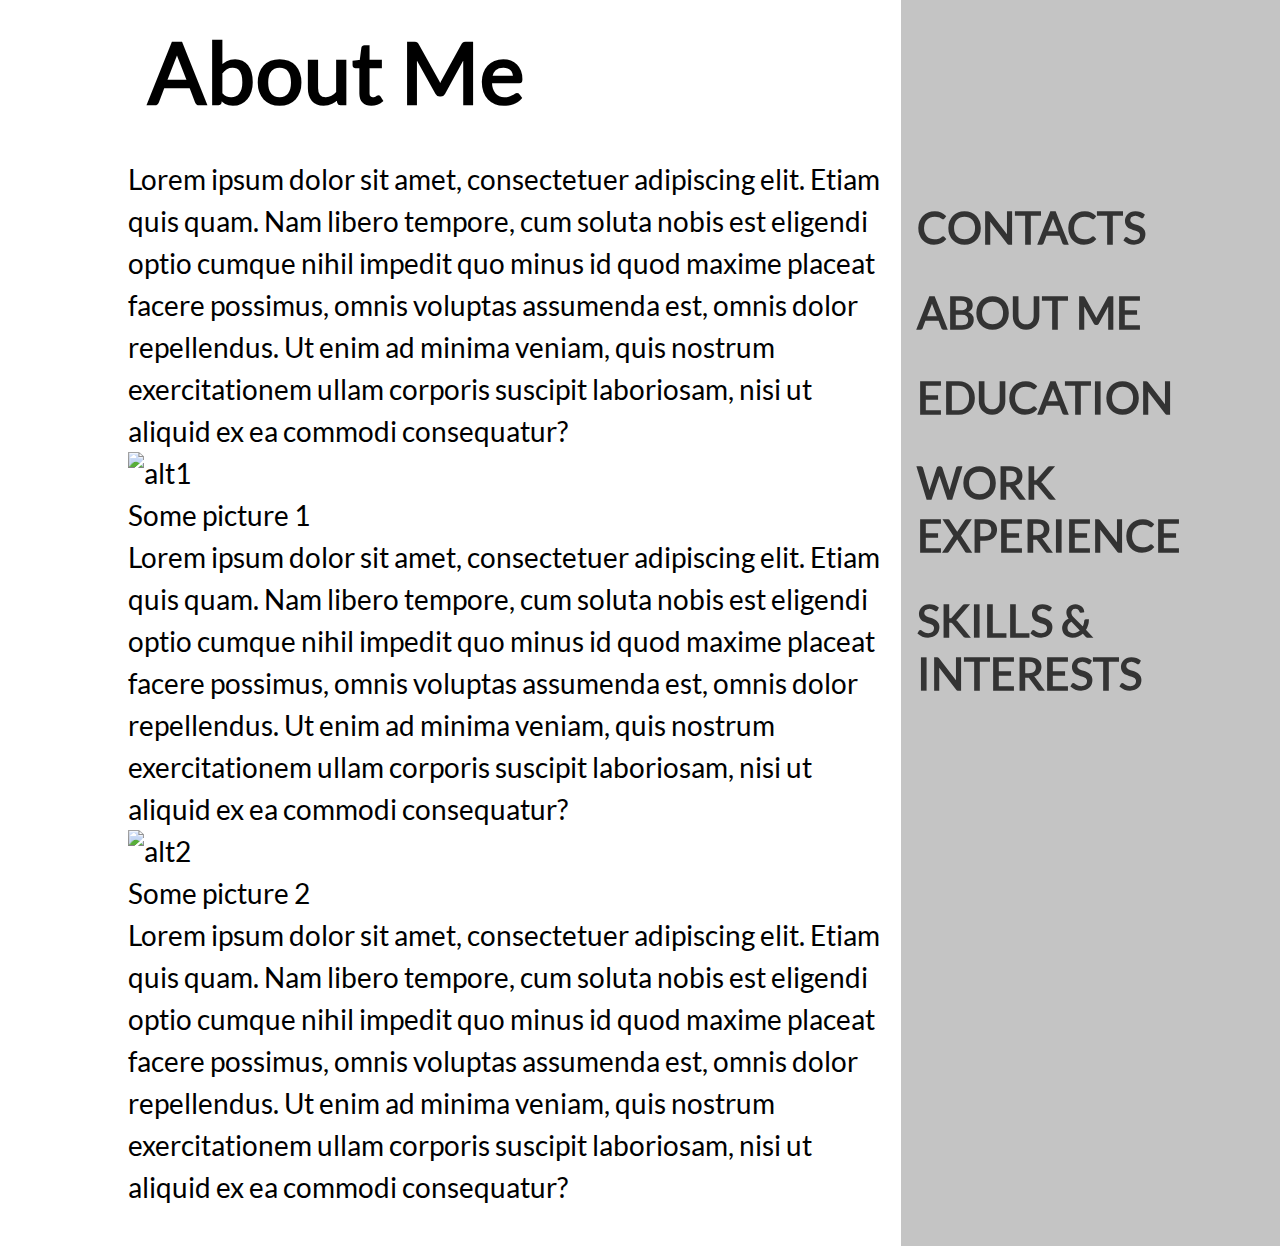
==== about.html @ 50f0f283 "Script type deletion" ====
<!DOCTYPE html>
<html lang="en">
<head>
    <meta charset="UTF-8">
    <meta name="viewport" content="width=device-width, initial-scale=1.0">
    <link href="css/style.css" rel="stylesheet">
    <link href="css/aboutme.css" rel="stylesheet">
    <link href="css/typography.css" rel="stylesheet">

    <script src="js/style.js"></script>
    <title>ZarinRaim: About</title>
</head>

<body class="container">
<header id="header">
    <div id="title">
        <h1>About Me</h1>
    </div>
    <span></span>
    <div class="mobile-btn" style=""
         onclick="openNav()">&#9776;
    </div>
</header>

<nav id="navbar">
    <div class="side">
        <ul class="links">
            <li><a href="index.html">Contacts</a></li>
            <li><a href="about.html">About Me</a></li>
            <li><a href="education.html">Education</a></li>
            <li><a href="work-experience.html">Work Experience</a></li>
            <li><a href="skills.html">Skills & Interests</a></li>
            <!--            <li><a href="#">Projects</a></li>-->
        </ul>
    </div>
</nav>

<div id="mobile-links" class="sidenav">
    <a style="cursor:pointer;" class="closebtn" onclick="closeNav()">&times;</a>
    <ul class="links">
        <li><a href="index.html">Contacts</a></li>
        <li><a href="about.html">About Me</a></li>
        <li><a href="education.html">Education</a></li>
        <li><a href="work-experience.html">Work Experience</a></li>
        <li><a href="skills.html">Skills & Interests</a></li>
        <!--        <li><a href="#">Projects</a></li>-->
    </ul>
</div>

<main id="content">
    <section>
        <section class="flex-item item-1">
            Lorem ipsum dolor sit amet, consectetuer adipiscing elit. Etiam quis quam. Nam libero tempore, cum soluta
            nobis
            est eligendi optio cumque nihil impedit quo minus id quod maxime placeat facere possimus, omnis voluptas
            assumenda est, omnis dolor repellendus. Ut enim ad minima veniam, quis nostrum exercitationem ullam corporis
            suscipit laboriosam, nisi ut aliquid ex ea commodi consequatur?
        </section>
        <figure>
            <img src="#" alt="alt1">
            <figcaption>Some picture 1</figcaption>
        </figure>
    </section>
    <section>
        <section>
            <p>
            Lorem ipsum dolor sit amet, consectetuer adipiscing elit. Etiam quis quam. Nam libero tempore, cum soluta
            nobis
            est eligendi optio cumque nihil impedit quo minus id quod maxime placeat facere possimus, omnis voluptas
            assumenda est, omnis dolor repellendus. Ut enim ad minima veniam, quis nostrum exercitationem ullam corporis
            suscipit laboriosam, nisi ut aliquid ex ea commodi consequatur?</p>
        </section>
    </section>
    <section>
        <figure>
            <img src="#" alt="alt2">
            <figcaption>Some picture 2</figcaption>
        </figure>
        <section>
            Lorem ipsum dolor sit amet, consectetuer adipiscing elit. Etiam quis quam. Nam libero tempore, cum soluta
            nobis
            est eligendi optio cumque nihil impedit quo minus id quod maxime placeat facere possimus, omnis voluptas
            assumenda est, omnis dolor repellendus. Ut enim ad minima veniam, quis nostrum exercitationem ullam corporis
            suscipit laboriosam, nisi ut aliquid ex ea commodi consequatur?
        </section>
    </section>
</main>
</body>
</html>
---- css/style.css ----
* {
    margin: 0;
    padding: 0;
    box-sizing: border-box;
}

html {
    font-family: Lato, sans-serif;
}

body {
    padding-left: 10%;
}

.container {
    display: grid;
    grid-template-rows: auto 1fr;
    grid-template-columns: 1fr;
    grid-template-areas: "page-name"
                         "main-content";
    height: 100vh;
    gap: 16px;
}

#content {
    padding-bottom: 5%;
}

@media (max-width: 767px) {
    #content {
        padding-right: 5%;
    }
}

/* =======================
********* Header ********
========================*/
#header {
    grid-area: page-name;

    display: flex;
    flex-direction: row;
    align-items: center;

    padding: 20px;
}

#title {
    justify-self: start;
    font-weight: 800;
    letter-spacing: 0.055em;
    flex-grow: 2;
}

#title h1 {
    display: block;
}

/* =======================
******* Navigation ******
========================*/

#navbar {
    display: none;
    background-color: #C4C4C4;
}

.side {
    position: fixed;
    z-index: 1;
    overflow-x: hidden;

    top: 50%;
    transform: translateY(-50%);
}

.links {
    height: 100%;
    list-style-type: none;
}

.links li {
    padding: 16px;
}

.links li > a {
    text-decoration: none;
    color: #333;
    text-transform: uppercase;
    font-weight: bold;
}

.links a:hover {
    color: #0474bc;
}

/* =======================
******* Mobile Menu ******
========================*/
.mobile-btn {
    justify-self: end;
    cursor: pointer;
    font-weight: bold;
    font-size: 35px;
}

.sidenav {
    height: 100vh;
    width: 0;
    position: fixed;
    z-index: 1;
    top: 0;
    right: 0;
    background-color: #C4C4C4;
    overflow-x: hidden;
    transition: 0.5s;
    padding-top: 60px;
}

.sidenav .closebtn {
    cursor: pointer;

    position: absolute;
    top: 25px;
    right: 25px;
    font-size: 36px;
    margin-left: 50px;
}

/* Mobile to Tablet/Desktop */
@media (min-width: 768px) {
    .container {
        display: grid;
        grid-template-columns: 2fr 1fr;
        grid-template-rows: auto 1fr;
        grid-template-areas: "page-name    navbar"
                             "main-content navbar";
    }

    #navbar {
        grid-area: navbar;
        display: initial;
    }

    .mobile-btn {
        display: none;
    }
}
---- css/aboutme.css ----
/* =======================
******* Content ******
========================*/

#content {
    display: flex;
    flex-direction: column;
    flex-wrap: wrap;
}

#content > section {
    display: flex;
    flex-direction: row;
    flex-wrap: wrap;
}
---- css/typography.css ----
@font-face {
    font-family: 'Lato';
    src: url("../res/fonts/Lato-Regular.ttf")
}

/* =======================
******* Typography ******
========================*/
h1 {
    font-size: 49px;
    line-height: 59px;
}

h2 {
    font-size: 39px;
    line-height: 47px;
}

h3 {
    font-size: 31px;
    line-height: 37px;
}

h4, .links li > a  {
    font-size: 25px;
    line-height: 30px;
}

h5 {
    font-size: 20px;
    line-height: 24px;
}

p, a, li, section {
    font-size: 16px;
    line-height: 24px;
}

.label {
    font-size: 12px;
    line-height: 14px;
}

@media (min-width: 768px) {
    h1 {
        font-size: 61px;
        line-height: 73px;
    }

    h2 {
        font-size: 49px;
        line-height: 59px;
    }

    h3 {
        font-size: 39px;
        line-height: 47px;
    }

    h4, .links li > a  {
        font-size: 31px;
        line-height: 37px;
    }

    h5 {
        font-size: 25px;
        line-height: 30px;
    }

    p, a, li, section {
        font-size: 20px;
        line-height: 30px;
    }

    .label {
        font-size: 16px;
        line-height: 19px;
    }
}

@media (min-width: 1024px) {
    h1 {
        font-size: 85px;
        line-height: 102px;
    }

    h2 {
        font-size: 68px;
        line-height: 82px;
    }

    h3 {
        font-size: 55px;
        line-height: 66px;
    }

    h4, .links li > a {
        font-size: 44px;
        line-height: 53px;
    }

    h5 {
        font-size: 35px;
        line-height: 42px;
    }

    p, a, li, section {
        font-size: 28px;
        line-height: 42px;
    }

    .label {
        font-size: 22px;
        line-height: 26px;
    }
}
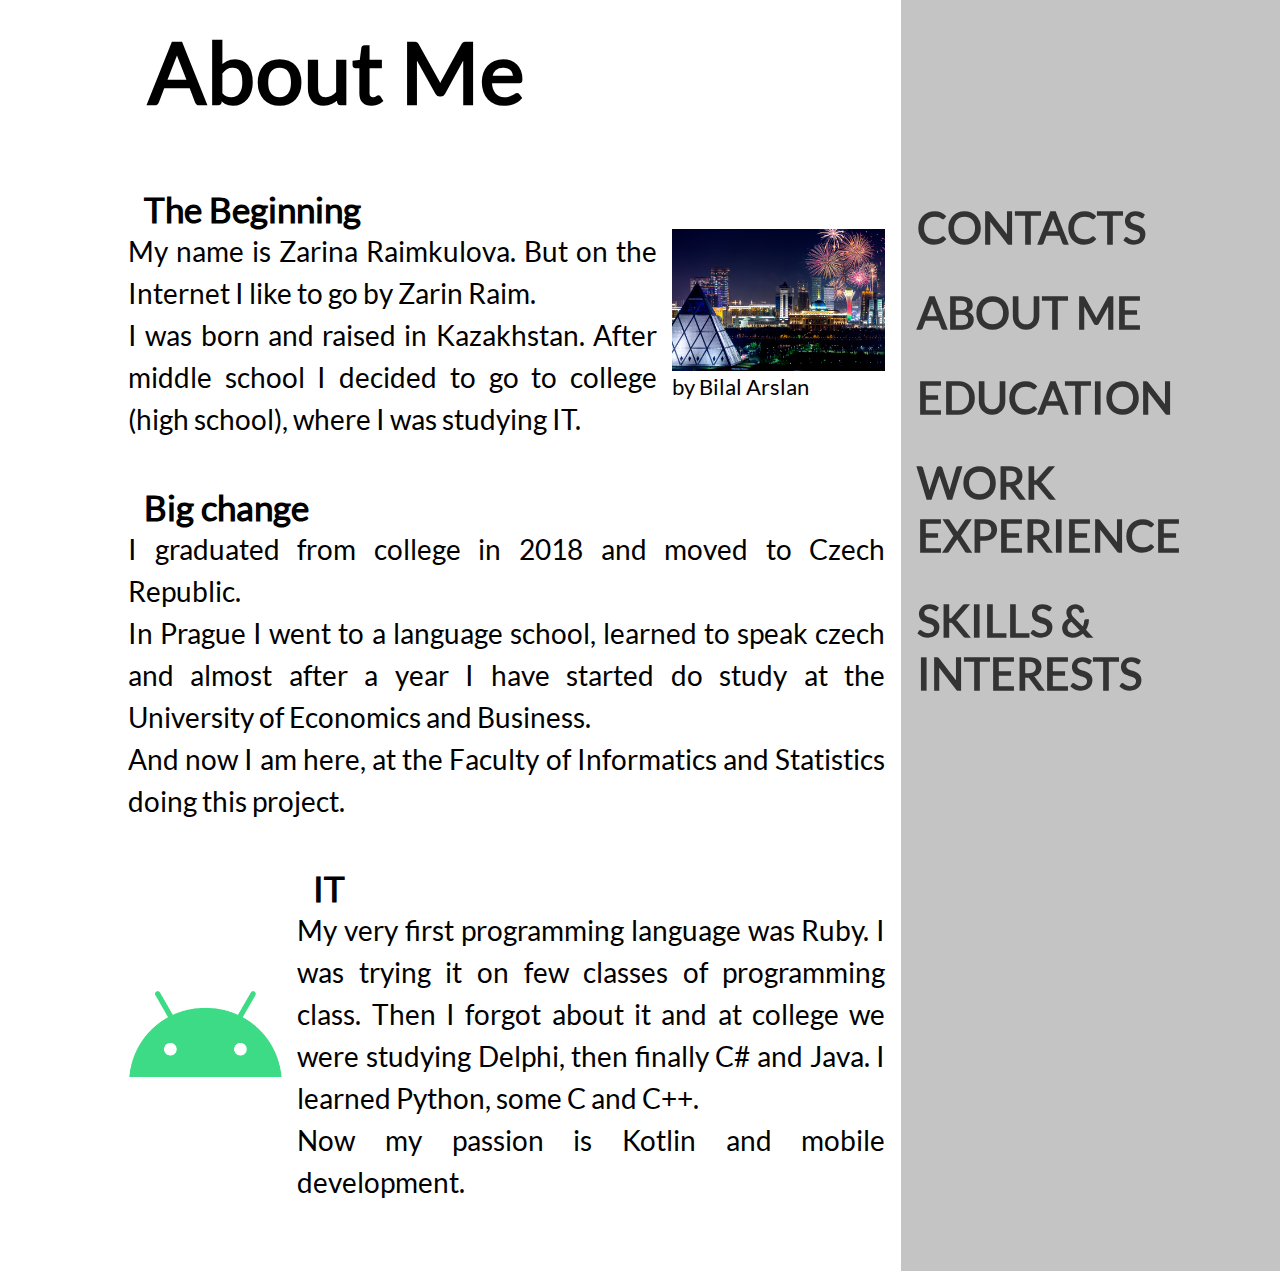
==== commit ac9457e1: "About me page done ish" ====
--- a/about.html
+++ b/about.html
@@ -2,10 +2,14 @@
 <html lang="en">
 <head>
     <meta charset="UTF-8">
+    <meta name="description" content="Zarin Raim's about page">
+    <meta name="keywords" content="portfolio, resume">
+    <meta name="author" content="Zarina Raimkulova">
     <meta name="viewport" content="width=device-width, initial-scale=1.0">
     <link href="css/style.css" rel="stylesheet">
     <link href="css/aboutme.css" rel="stylesheet">
     <link href="css/typography.css" rel="stylesheet">
+    <link rel="icon" type="image/x-icon" href="res/img/favicon.ico">
 
     <script src="js/style.js"></script>
     <title>ZarinRaim: About</title>
@@ -48,40 +52,35 @@
 </div>
 
 <main id="content">
-    <section>
-        <section class="flex-item item-1">
-            Lorem ipsum dolor sit amet, consectetuer adipiscing elit. Etiam quis quam. Nam libero tempore, cum soluta
-            nobis
-            est eligendi optio cumque nihil impedit quo minus id quod maxime placeat facere possimus, omnis voluptas
-            assumenda est, omnis dolor repellendus. Ut enim ad minima veniam, quis nostrum exercitationem ullam corporis
-            suscipit laboriosam, nisi ut aliquid ex ea commodi consequatur?
+    <section class="with-image">
+        <section>
+            <h5>The Beginning</h5>
+            <p>My name is Zarina Raimkulova. But on the Internet I like to go by Zarin Raim.</p>
+            <p>I was born and raised in Kazakhstan. After middle school I decided to go to college (high school), where
+                I was studying IT.</p>
         </section>
-        <figure>
-            <img src="#" alt="alt1">
-            <figcaption>Some picture 1</figcaption>
+        <figure class="photo-astana">
+            <img src="/res/img/astana.jfif" alt="Woman goes under an umbrella in snowy winter">
+            <figcaption class="label">by Bilal Arslan</figcaption>
         </figure>
     </section>
     <section>
-        <section>
-            <p>
-            Lorem ipsum dolor sit amet, consectetuer adipiscing elit. Etiam quis quam. Nam libero tempore, cum soluta
-            nobis
-            est eligendi optio cumque nihil impedit quo minus id quod maxime placeat facere possimus, omnis voluptas
-            assumenda est, omnis dolor repellendus. Ut enim ad minima veniam, quis nostrum exercitationem ullam corporis
-            suscipit laboriosam, nisi ut aliquid ex ea commodi consequatur?</p>
-        </section>
+        <h5>Big change</h5>
+        <p>I graduated from college in 2018 and moved to Czech Republic.</p>
+        <p>In Prague I went to a language school, learned to speak czech and almost after a year I have started do
+            study at the University of Economics and Business.</p>
+        <p>And now I am here, at the Faculty of Informatics and Statistics doing this project.</p>
     </section>
-    <section>
-        <figure>
-            <img src="#" alt="alt2">
-            <figcaption>Some picture 2</figcaption>
+    <section class="with-image">
+        <figure class="android">
+            <img src="/res/img/Android_symbol_green_RGB_croped.png" alt="Android robot">
         </figure>
         <section>
-            Lorem ipsum dolor sit amet, consectetuer adipiscing elit. Etiam quis quam. Nam libero tempore, cum soluta
-            nobis
-            est eligendi optio cumque nihil impedit quo minus id quod maxime placeat facere possimus, omnis voluptas
-            assumenda est, omnis dolor repellendus. Ut enim ad minima veniam, quis nostrum exercitationem ullam corporis
-            suscipit laboriosam, nisi ut aliquid ex ea commodi consequatur?
+            <h5>IT</h5>
+            <p>My very first programming language was Ruby. I was trying it on few classes of programming
+                class. Then I forgot about it and at college we were studying Delphi, then finally C# and Java. I
+                learned Python, some C and C++.</p>
+            <p>Now my passion is Kotlin and mobile development.</p>
         </section>
     </section>
 </main>
--- a/css/aboutme.css
+++ b/css/aboutme.css
@@ -6,10 +6,48 @@
     display: flex;
     flex-direction: column;
     flex-wrap: wrap;
+
+    text-align: justify;
 }
 
-#content > section {
+#content section {
+    margin-top: 2%;
+    margin-bottom: 2%;
+}
+
+section h5 {
+    padding-left: 16px;
+}
+.with-image {
     display: flex;
     flex-direction: row;
     flex-wrap: wrap;
-}+}
+
+.with-image figure {
+    align-self: center;
+}
+
+@media (min-width: 768px) {
+    .with-image {
+        flex-wrap: nowrap;
+    }
+}
+
+figure img {
+    max-width: 690px;
+    max-height: 388px;
+    width: 100%;
+    height: auto;
+}
+
+.photo-astana {
+    margin-left: 2%;
+}
+
+.android {
+    margin-right: 2%;
+}
+
+
+
--- a/css/typography.css
+++ b/css/typography.css
@@ -31,7 +31,7 @@
     line-height: 24px;
 }
 
-p, a, li, section {
+p, a, li {
     font-size: 16px;
     line-height: 24px;
 }
@@ -67,7 +67,7 @@
         line-height: 30px;
     }
 
-    p, a, li, section {
+    p, a, li {
         font-size: 20px;
         line-height: 30px;
     }
@@ -104,7 +104,7 @@
         line-height: 42px;
     }
 
-    p, a, li, section {
+    p, a, li {
         font-size: 28px;
         line-height: 42px;
     }
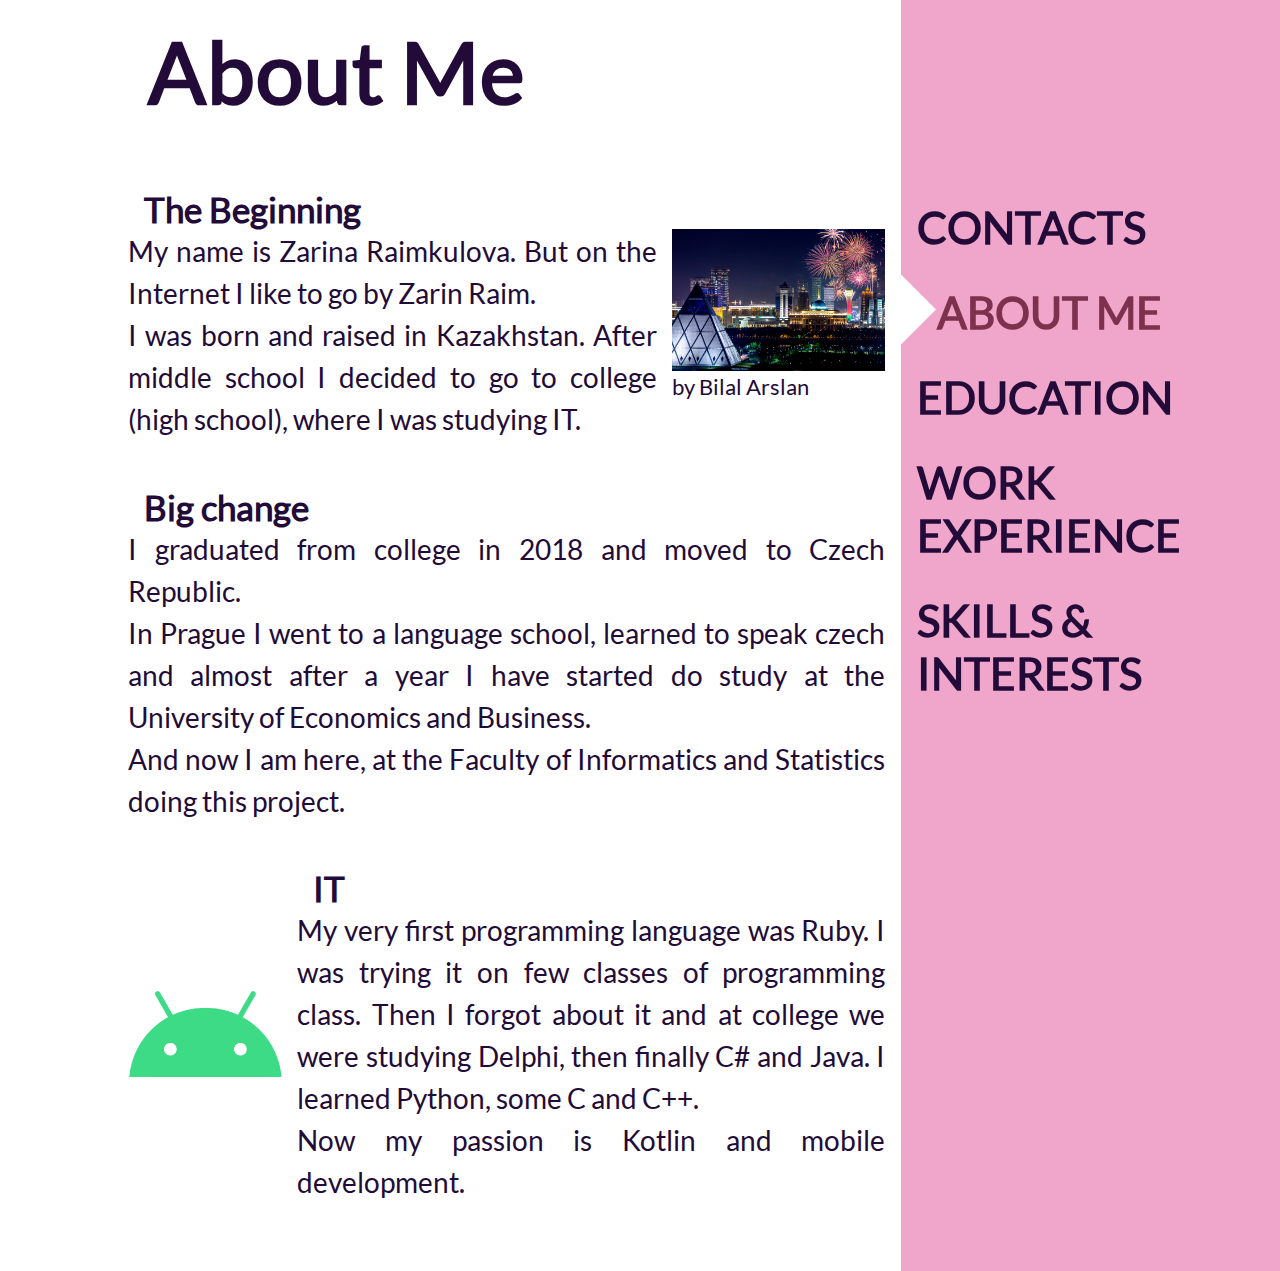
==== commit efc85345: "Colors" ====
--- a/about.html
+++ b/about.html
@@ -30,7 +30,7 @@
     <div class="side">
         <ul class="links">
             <li><a href="index.html">Contacts</a></li>
-            <li><a href="about.html">About Me</a></li>
+            <li class="active-page"><a href="about.html">About Me</a></li>
             <li><a href="education.html">Education</a></li>
             <li><a href="work-experience.html">Work Experience</a></li>
             <li><a href="skills.html">Skills & Interests</a></li>
--- a/css/style.css
+++ b/css/style.css
@@ -1,7 +1,15 @@
+:root {
+    --primary-color: #f0a6ca;
+    --accent-color-light: #7d314c;
+    --text-color: #220b38;
+}
+
+
 * {
     margin: 0;
     padding: 0;
     box-sizing: border-box;
+    color: var(--text-color, #23022e);
 }
 
 html {
@@ -62,7 +70,7 @@
 
 #navbar {
     display: none;
-    background-color: #C4C4C4;
+    background-color: var(--primary-color, #cecfc7);
 }
 
 .side {
@@ -85,13 +93,31 @@
 
 .links li > a {
     text-decoration: none;
-    color: #333;
     text-transform: uppercase;
     font-weight: bold;
 }
 
 .links a:hover {
-    color: #0474bc;
+    color: var(--accent-color-light, #b865e2);
+}
+
+.active-page{
+    position: relative;
+    margin-left: 20px;
+}
+.active-page a {
+    color: var(--accent-color-light, #b865e2);
+}
+
+.active-page:before {
+    content:'';
+    position: absolute;
+    top: 0;
+    left: -25px;
+    border-top: 40px solid transparent;
+    border-bottom: 40px solid transparent;
+
+    border-left: 40px solid white;
 }
 
 /* =======================
--- a/css/typography.css
+++ b/css/typography.css
@@ -1,6 +1,6 @@
 @font-face {
     font-family: 'Lato';
-    src: url("../res/fonts/Lato-Regular.ttf")
+    src: url("../res/fonts/Lato-Regular.ttf");
 }
 
 /* =======================
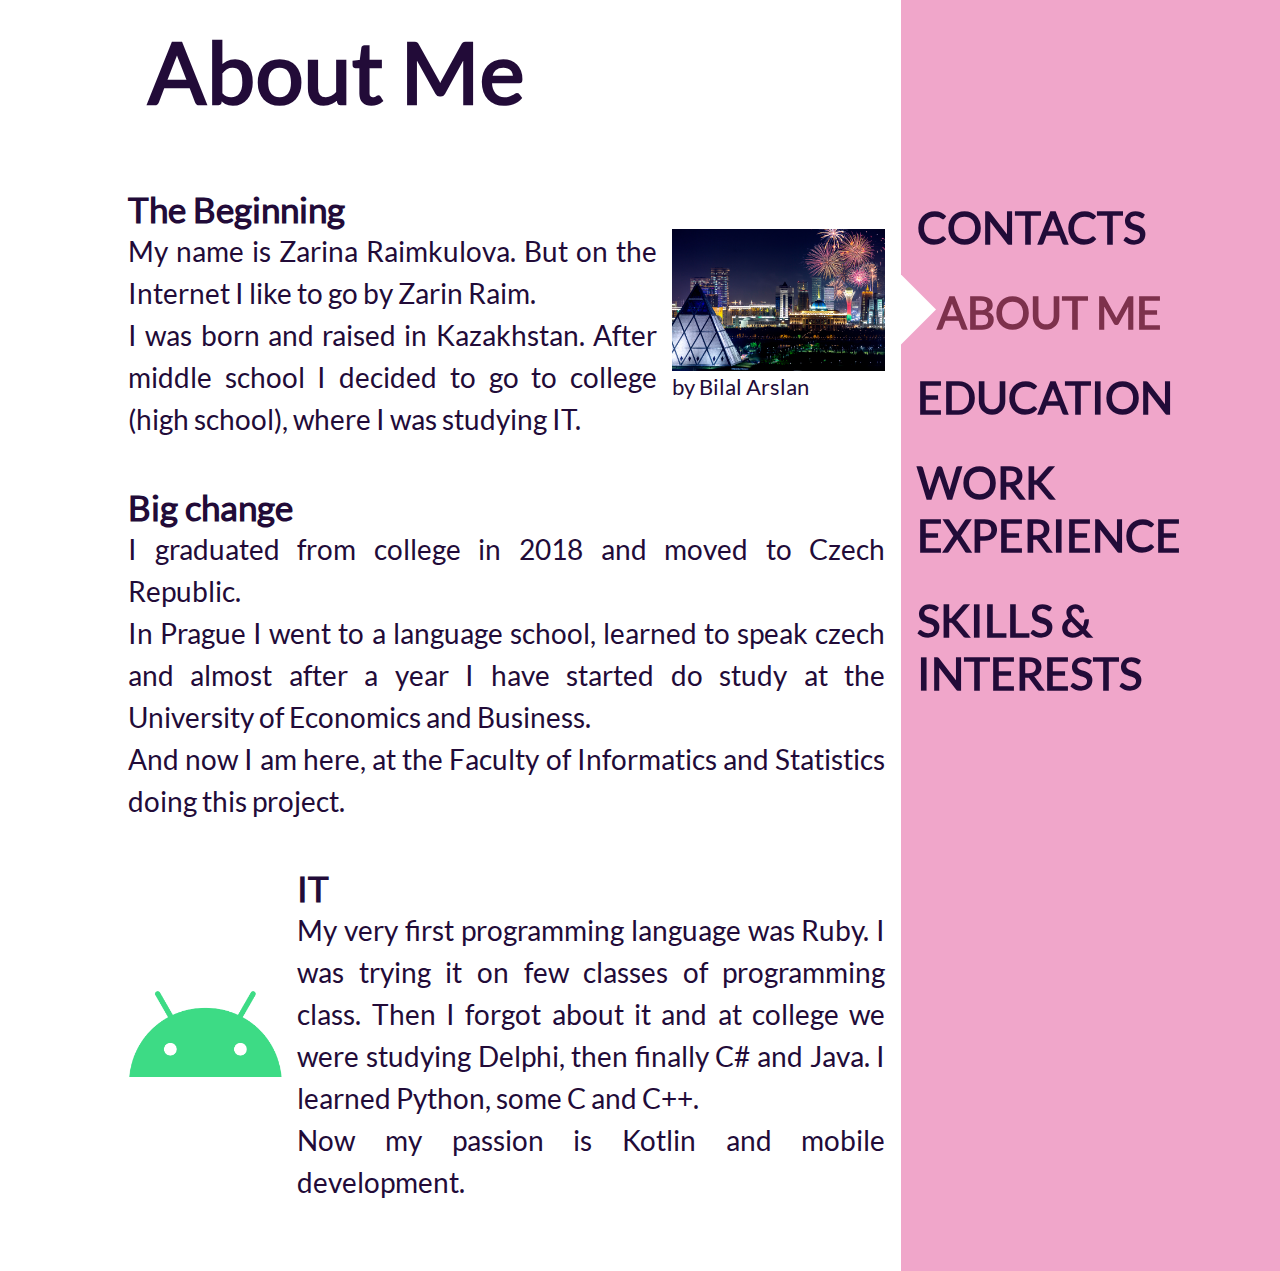
==== commit 717ff897: "Semantics" ====
--- a/about.html
+++ b/about.html
@@ -54,7 +54,7 @@
 <main id="content">
     <section class="with-image">
         <section>
-            <h5>The Beginning</h5>
+            <h2>The Beginning</h2>
             <p>My name is Zarina Raimkulova. But on the Internet I like to go by Zarin Raim.</p>
             <p>I was born and raised in Kazakhstan. After middle school I decided to go to college (high school), where
                 I was studying IT.</p>
@@ -65,7 +65,7 @@
         </figure>
     </section>
     <section>
-        <h5>Big change</h5>
+        <h2>Big change</h2>
         <p>I graduated from college in 2018 and moved to Czech Republic.</p>
         <p>In Prague I went to a language school, learned to speak czech and almost after a year I have started do
             study at the University of Economics and Business.</p>
@@ -76,7 +76,7 @@
             <img src="/res/img/Android_symbol_green_RGB_croped.png" alt="Android robot">
         </figure>
         <section>
-            <h5>IT</h5>
+            <h2>IT</h2>
             <p>My very first programming language was Ruby. I was trying it on few classes of programming
                 class. Then I forgot about it and at college we were studying Delphi, then finally C# and Java. I
                 learned Python, some C and C++.</p>
--- a/css/typography.css
+++ b/css/typography.css
@@ -12,23 +12,13 @@
 }
 
 h2 {
-    font-size: 39px;
-    line-height: 47px;
+    font-size: 20px;
+    line-height: 24px;
 }
 
-h3 {
-    font-size: 31px;
-    line-height: 37px;
-}
-
-h4, .links li > a  {
+.links li > a  {
     font-size: 25px;
     line-height: 30px;
-}
-
-h5 {
-    font-size: 20px;
-    line-height: 24px;
 }
 
 p, a, li {
@@ -48,23 +38,13 @@
     }
 
     h2 {
-        font-size: 49px;
-        line-height: 59px;
+        font-size: 25px;
+        line-height: 30px;
     }
 
-    h3 {
-        font-size: 39px;
-        line-height: 47px;
-    }
-
-    h4, .links li > a  {
+    .links li > a  {
         font-size: 31px;
         line-height: 37px;
-    }
-
-    h5 {
-        font-size: 25px;
-        line-height: 30px;
     }
 
     p, a, li {
@@ -85,23 +65,13 @@
     }
 
     h2 {
-        font-size: 68px;
-        line-height: 82px;
+        font-size: 35px;
+        line-height: 42px;
     }
 
-    h3 {
-        font-size: 55px;
-        line-height: 66px;
-    }
-
-    h4, .links li > a {
+    .links li > a {
         font-size: 44px;
         line-height: 53px;
-    }
-
-    h5 {
-        font-size: 35px;
-        line-height: 42px;
     }
 
     p, a, li {
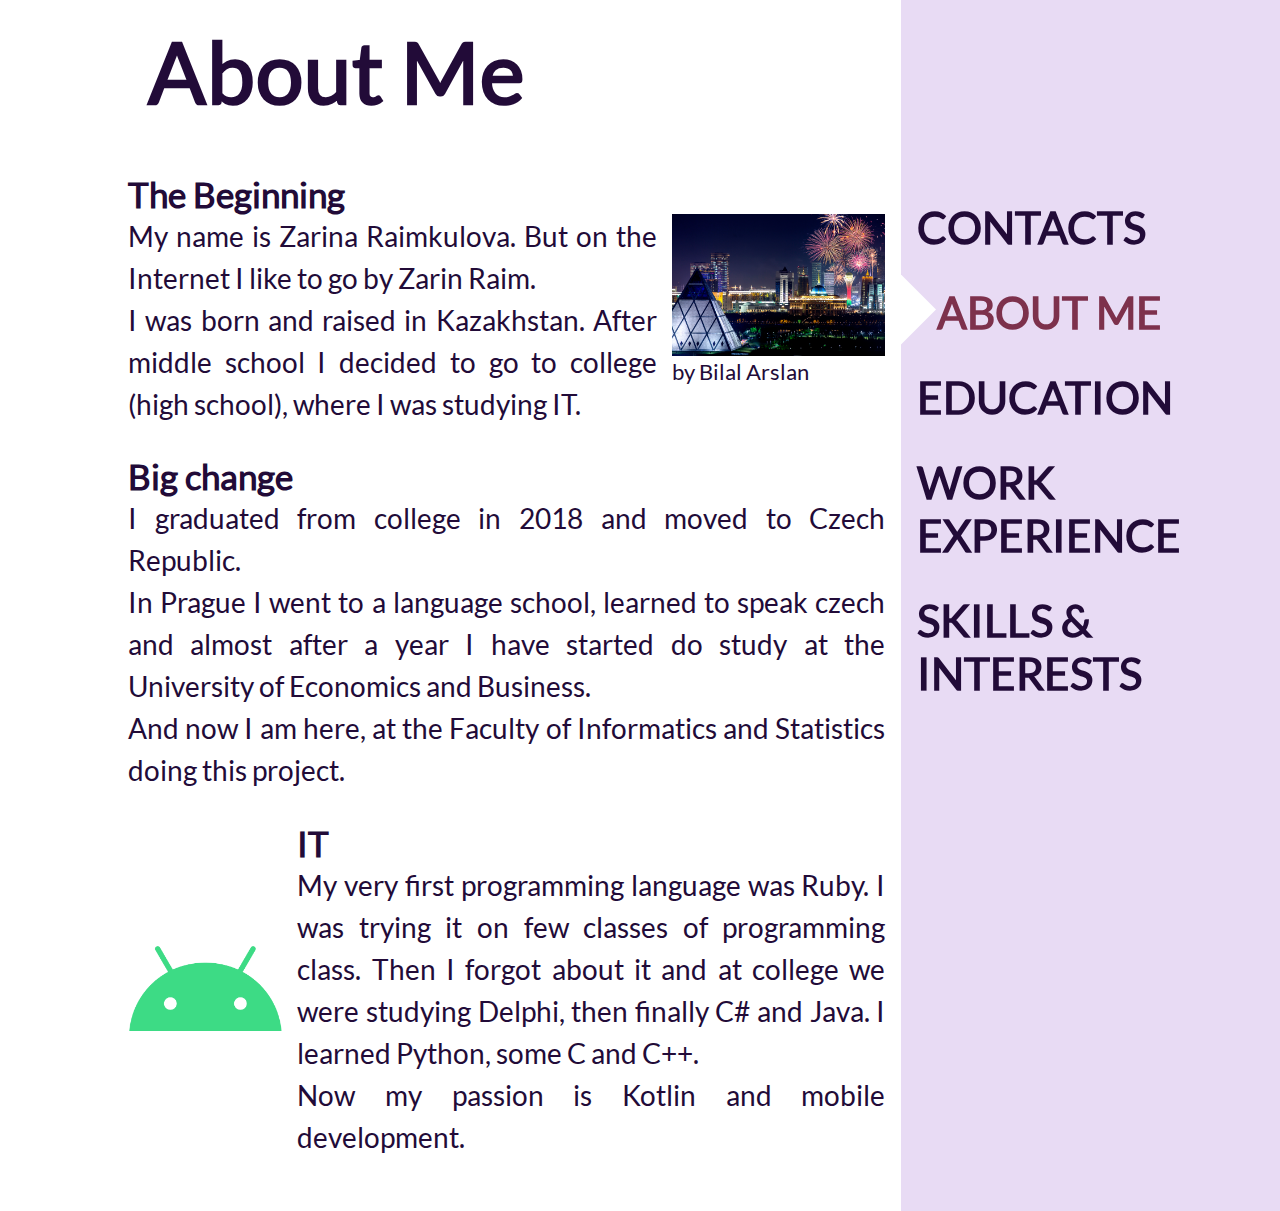
==== commit a5db7a20: "Print version" ====
--- a/about.html
+++ b/about.html
@@ -9,6 +9,7 @@
     <link href="css/style.css" rel="stylesheet">
     <link href="css/aboutme.css" rel="stylesheet">
     <link href="css/typography.css" rel="stylesheet">
+    <link href="css/print.css" rel="stylesheet" media="print">
     <link rel="icon" type="image/x-icon" href="res/img/favicon.ico">
 
     <script src="js/style.js"></script>
@@ -52,7 +53,7 @@
 </div>
 
 <main id="content">
-    <section class="with-image">
+    <div class="with-image">
         <section>
             <h2>The Beginning</h2>
             <p>My name is Zarina Raimkulova. But on the Internet I like to go by Zarin Raim.</p>
@@ -63,15 +64,15 @@
             <img src="/res/img/astana.jfif" alt="Woman goes under an umbrella in snowy winter">
             <figcaption class="label">by Bilal Arslan</figcaption>
         </figure>
-    </section>
-    <section>
+    </div>
+    <div>
         <h2>Big change</h2>
         <p>I graduated from college in 2018 and moved to Czech Republic.</p>
         <p>In Prague I went to a language school, learned to speak czech and almost after a year I have started do
             study at the University of Economics and Business.</p>
         <p>And now I am here, at the Faculty of Informatics and Statistics doing this project.</p>
-    </section>
-    <section class="with-image">
+    </div>
+    <div class="with-image">
         <figure class="android">
             <img src="/res/img/Android_symbol_green_RGB_croped.png" alt="Android robot">
         </figure>
@@ -82,7 +83,7 @@
                 learned Python, some C and C++.</p>
             <p>Now my passion is Kotlin and mobile development.</p>
         </section>
-    </section>
+    </div>
 </main>
 </body>
 </html>--- a/css/style.css
+++ b/css/style.css
@@ -1,7 +1,7 @@
 :root {
-    --primary-color: #f0a6ca;
-    --accent-color-light: #7d314c;
-    --text-color: #220b38;
+    --primary-color: #E8DBF4;
+    --accent-color-light: #7D314C;
+    --text-color: #220B38;
 }
 
 
--- a/css/aboutme.css
+++ b/css/aboutme.css
@@ -10,7 +10,7 @@
     text-align: justify;
 }
 
-#content section {
+#content div {
     margin-top: 2%;
     margin-bottom: 2%;
 }
--- a/css/print.css
+++ b/css/print.css
@@ -0,0 +1,7 @@
+.mobile-btn, .side {
+    display: none;
+}
+
+.bar .progress-line span {
+    -webkit-print-color-adjust: exact;
+}